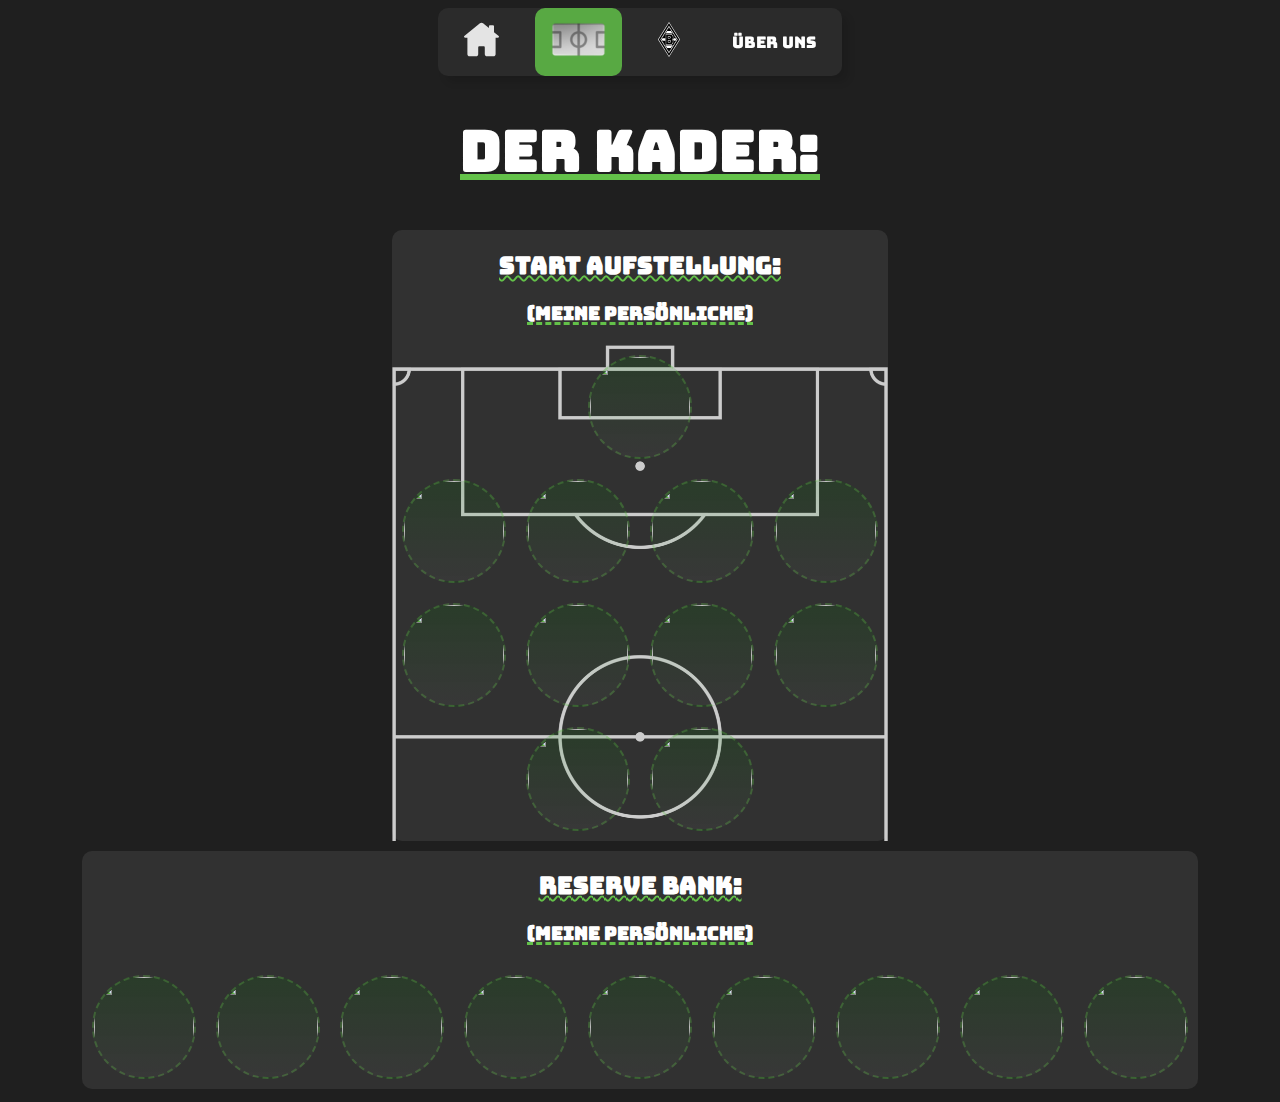
==== kader.html @ 770e6e6f "Add files from other rep" ====
<!DOCTYPE html>
<head>
    <title>Kader</title>
    <link rel="icon" href="/logo.svg"/>
    <link rel="stylesheet" href="/design.css">
    <link rel="stylesheet" href="/kader.css">
    <script src="/script.js"></script>

    <link rel="preconnect" href="https://fonts.googleapis.com">
    <link rel="preconnect" href="https://fonts.gstatic.com" crossorigin>
    <link href="https://fonts.googleapis.com/css2?family=Anta&family=Bungee&display=swap" rel="stylesheet">
</head>
<body>

  <!-- Navbar-Start -->

  <div class="wrapper">
    <ul>
      <li>
        <a href="./index.html">
          <div class="tooltip">
            <img src="/home.svg"/>
              <span class="tooltiptext">
                Home
              </span>
            </div>
          </a>
        </li>
      <li>
        <a class="active" href="./kader.html">
          <div class="tooltip">
            <img src="/kader_w.png"/>
              <span class="tooltiptext">
                Kader
              </span>
            </div>
          </a>
        </li>
      <li>
        <a href="https://www.borussia.de/">
          <div class="tooltip">
            <img src="/logo.svg"/>
              <span class="tooltiptext">
                Borussia MG
              </span>
            </div>
          </a>
        </li>
      <li>
        <a href="./ueber_uns.html">
          Über uns
        </a>
      </li>
    </ul>
  </div>
  
    <!-- Navbar-End -->

  </ul>
    <h1>Der Kader:</h1>
       <div class="container-general-content">
        <div>
          <h2>Start Aufstellung:</h2>
            <h3>(Meine Persönliche)</h3>
            <div class="lineup">

              <!-- Tor -->

              <div class="Torwart">
                <div class="player-box">
                  <img src="https://www.borussia.de/fileadmin/user_upload/Players/FohlenElf/Moritz_Nicolas/Nicolas_Spielerportrait_2023-24.png" class="player-image"/>
                  <p class="player-name">Moritz Nicolas</p>
                </div>
              </div>

              <!-- Abwehr -->

              <div class="Abwehr">
                <div class="player-box">
                    <img src="https://www.borussia.de/fileadmin/user_upload/Players/FohlenElf/Stefan_Lainer/Lainer_Spielerportrait_2023-24.png" class="player-image"/>
                    <p class="player-name">Stefan Lainer</p>
                </div>
                <div class="player-box">
                  <img src="https://www.borussia.de/fileadmin/user_upload/Players/FohlenElf/Nico_Elvedi/Elvedi_Spielerportrait_2023-24.png" class="player-image"/>
                  <p class="player-name">Nico Elvedi</p>
                </div>
                <div class="player-box">
                  <img src="https://www.borussia.de/fileadmin/user_upload/Players/FohlenElf/Ko_Itakura/Itakura_Spielerportrait_2023-24.png" class="player-image"/>
                  <p class="player-name">Ko Itakura</p>
                </div>
                <div class="player-box">
                    <img src="https://www.borussia.de/fileadmin/user_upload/Players/FohlenElf/Maximilian_Woeber/Woeber_Spielerportrait_2023-24.png" class="player-image"/>
                    <p class="player-name">Maximilian Woeber</p>
                </div>
              </div>

              <!-- Mittelfeld -->

              <div class="Mittelfeld">
                <div class="player-box">
                  <img src="https://www.borussia.de/fileadmin/user_upload/Players/FohlenElf/Franck_Honorat/Honorat_Spielerportrait_2023-24.png" class="player-image"/>
                  <p class="player-name">Franck Honorat</p>
                </div>

                <div class="player-box">
                    <img src="https://www.borussia.de/fileadmin/user_upload/Players/FohlenElf/Julian_Weigl/Weigl_Spielerportrait_2023-24.png" class="player-image"/>
                    <p class="player-name">Julian Weigl</p>
                </div>
                <div class="player-box">
                    <img src="https://www.borussia.de/fileadmin/user_upload/Players/FohlenElf/Kouadio_Kone/Kone_Spielerportrait_2023-24.png" class="player-image"/>
                    <p class="player-name">Kouadio Kone</p>
                </div>
                <div class="player-box">
                  <img src="https://www.borussia.de/fileadmin/user_upload/Players/FohlenElf/Rocco_Reitz/Reitz_Spielerportrait_2023-24.png" class="player-image"/>                
                  <p class="player-name">Rocco Reitz</p>
                </div>
              </div>

              <!-- Sturm -->
                <div class="Sturm">
                  <div class="player-box">
                    <img src="https://www.borussia.de/fileadmin/user_upload/Players/FohlenElf/Robin_Hack/Hack_Spielerportrait_2023-24.png" class="player-image"/>
                    <p class="player-name">Robin Hack</p>
                  </div>
                  <div class="player-box">
                    <img src="https://www.borussia.de/fileadmin/user_upload/Players/FohlenElf/Jordan_Siebatcheu/Jordan_Spielerportrait_2023-24.png" class="player-image"/>                
                    <p class="player-name">Jordan Siebatcheu</p>
                  </div>  
                </div> 
              </div>     
            </div>
          </div>


          <div class="container-general-content">
            <div>
              <h2>Reserve Bank:</h2>
                <h3>(Meine Persönliche)</h3>
                <div class="bench">
                <!--
                  <div class="player-box">
                    <img src="https://www.borussia.de/fileadmin/user_upload/Players/FohlenElf/Jonas_Omlin/Omlin_Spielerportrait_2023-24.png" class="player-image"/>
                    <p class="player-name">Jonas Omlin</p>
                  </div>
                  <div class="player-box">
                    <img src="https://www.borussia.de/fileadmin/user_upload/Players/FohlenElf/Tobias_Sippel/Sippel_Spielerportrait_2023-24.png" class="player-image"/>
                    <p class="player-name">Tobias Sippel</p>
                  </div>
                  <div class="player-box">
                    <img src="https://www.borussia.de/fileadmin/user_upload/Players/FohlenElf/Moritz_Nicolas/Nicolas_Spielerportrait_2023-24.png" class="player-image"/>
                    <p class="player-name">Moritz Nicolas</p>
                  </div>
                -->
                  <div class="player-box">
                    <img src="https://www.borussia.de/fileadmin/user_upload/Players/FohlenElf/Jan_Olschowsky/Olschowsky_Spielerportrait_2023-24.png" class="player-image"/>
                    <p class="player-name">Jan Olschowsky</p>
                  </div>
                <!--
                  <div class="player-box">
                    <img src="https://www.borussia.de/fileadmin/user_upload/Players/FohlenElf/Fabio_Chiarodia/Chiarodia_Spielerportrait_2023-24.png" class="player-image"/>
                    <p class="player-name">Fabio Chiarodia</p>
                  </div>
                  <div class="player-box">
                    <img src="https://www.borussia.de/fileadmin/user_upload/Players/FohlenElf/Ko_Itakura/Itakura_Spielerportrait_2023-24.png" class="player-image"/>
                    <p class="player-name">Ko Itakura</p>
                  </div>
                  <div class="player-box">
                    <img src="https://www.borussia.de/fileadmin/user_upload/Players/FohlenElf/Marvin_Friedrich/Friedrich_Spielerportrait_2023-24.png" class="player-image"/>
                    <p class="player-name">Marvin Friedrich</p>
                  </div>
                  <div class="player-box">
                    <img src="https://www.borussia.de/fileadmin/user_upload/Players/FohlenElf/Stefan_Lainer/Lainer_Spielerportrait_2023-24.png" class="player-image"/>
                    <p class="player-name">Stefan Lainer</p>
                  </div>
                -->
                  <div class="player-box">
                    <img src="https://www.borussia.de/fileadmin/user_upload/Players/FohlenElf/Luca_Netz/Netz_Spielerportrait_2023-24.png" class="player-image"/>
                    <p class="player-name">Luca Netz</p>
                  </div>
                  <div class="player-box">
                    <img src="https://www.borussia.de/fileadmin/user_upload/Players/FohlenElf/Tony_Jantschke/Jantschke_Spielerportrait_2023-24.png" class="player-image"/>
                    <p class="player-name">Tony Jantschke</p>
                  </div>
                  <!--
                  <div class="player-box">
                    <img src="https://www.borussia.de/fileadmin/user_upload/Players/FohlenElf/Lukas_Ullrich/Ullrich_Spielerportrait_2023-24.png" class="player-image"/>
                    <p class="player-name">Lukas Ullrich</p>
                  </div>
                -->
                  <div class="player-box">
                    <img src="https://www.borussia.de/fileadmin/user_upload/Players/FohlenElf/Joe_Scally/Scally_Spielerportrait_2023-24.png" class="player-image"/>
                    <p class="player-name">Joe Scally</p>
                  </div>
                <!--
                  <div class="player-box">
                    <img src="https://www.borussia.de/fileadmin/user_upload/Players/FohlenElf/Nico_Elvedi/Elvedi_Spielerportrait_2023-24.png" class="player-image"/>
                    <p class="player-name">Nico Elvedi</p>
                  </div>
                  <div class="player-box">
                    <img src="https://www.borussia.de/fileadmin/user_upload/Players/FohlenElf/Maximilian_Woeber/Woeber_Spielerportrait_2023-24.png" class="player-image"/>
                    <p class="player-name">Maximilian Woeber</p>
                  </div>
                  <div class="player-box">
                    <img src="https://www.borussia.de/fileadmin/user_upload/Players/FohlenElf/Simon_Walde/Walde_Spielerportrait_2023-24.png" class="player-image"/>
                    <p class="player-name">Simon Walde</p>
                  </div>
                  <div class="player-box">
                    <img src="https://www.borussia.de/fileadmin/user_upload/Players/FohlenElf/Julian_Weigl/Weigl_Spielerportrait_2023-24.png" class="player-image"/>
                    <p class="player-name">Julian Weigl</p>
                  </div>
                  <div class="player-box">
                    <img src="https://www.borussia.de/fileadmin/user_upload/Players/FohlenElf/Franck_Honorat/Honorat_Spielerportrait_2023-24.png" class="player-image"/>
                    <p class="player-name">Franck Honorat</p>
                  </div>
                  -->
                  <div class="player-box">
                    <img src="https://www.borussia.de/fileadmin/user_upload/Players/FohlenElf/Florian_Neuhaus/Neuhaus_Spielerportrait_2023-24.png" class="player-image"/>
                    <p class="player-name">Florian Neuhaus</p>
                  </div>
                  <!--
                  <div class="player-box">
                    <img src="https://www.borussia.de/fileadmin/user_upload/Players/FohlenElf/Kouadio_Kone/Kone_Spielerportrait_2023-24.png" class="player-image"/>
                    <p class="player-name">Koadio Kone</p>
                  </div>
                  -->
                  <div class="player-box">
                    <img src="https://www.borussia.de/fileadmin/user_upload/Players/FohlenElf/Nathan_Ngoumou/Ngoumou_Spielerportrait_2023-24.png" class="player-image"/>
                    <p class="player-name">Nathan Ngoumou</p>
                  </div>
                  <div class="player-box">
                    <img src="https://www.borussia.de/fileadmin/user_upload/Players/FohlenElf/Christoph_Kramer/Kramer_Spielerportrait_2023-24.png" class="player-image"/>
                    <p class="player-name">Christoph Kramer</p>
                  </div>
                  <!--
                  <div class="player-box">
                    <img src="https://www.borussia.de/fileadmin/user_upload/Players/FohlenElf/Robin_Hack/Hack_Spielerportrait_2023-24.png" class="player-image"/>
                    <p class="player-name">Robin Hack</p>
                  </div>
                  <div class="player-box">
                    <img src="https://www.borussia.de/fileadmin/user_upload/Players/FohlenElf/Rocco_Reitz/Reitz_Spielerportrait_2023-24.png" class="player-image"/>                
                    <p class="player-name">Rocco Reitz</p>
                  </div>
                  -->
                  <div class="player-box">
                    <img src="https://www.borussia.de/fileadmin/user_upload/Players/FohlenElf/Patrick_Herrmann/Herrmann_Spielerportrait_2023-24.png" class="player-image"/>                
                    <p class="player-name">Patrick Herrmann</p>
                  </div>
                  <!--
                  <div class="player-box">
                    <img src="https://www.borussia.de/fileadmin/user_upload/Players/FohlenElf/Jordan_Siebatcheu/Jordan_Spielerportrait_2023-24.png" class="player-image"/>                
                    <p class="player-name">Jordan Siebatcheu</p>
                  </div>
                  <div class="player-box">
                    <img src="https://www.borussia.de/fileadmin/user_upload/Players/FohlenElf/Alassane_Plea/Plea_Spielerportrait_2023-24.png" class="player-image"/>                
                    <p class="player-name">Alassane Plea</p>
                  </div>
                  <div class="player-box">
                    <img src="https://www.borussia.de/fileadmin/user_upload/Players/FohlenElf/Grant-Leon_Ranos/Ranos_Spielerportrait_2023-24.png" class="player-image"/>                
                    <p class="player-name">Grnat-Leon Ranos</p>
                  </div>
                  -->
                  <div class="player-box">
                    <img src="https://www.borussia.de/fileadmin/user_upload/Players/FohlenElf/Tomas_Cvancara/Cvancara_Spielerportrait_2023-24.png" class="player-image"/>                
                    <p class="player-name">Tomas Cvancara</p>
                  </div>
                  <!--
                  <div class="player-box">
                    <img src="https://www.borussia.de/fileadmin/user_upload/Players/FohlenElf/Shio_Fukuda/Fukuda_Spielerportrait_2023-24.png" class="player-image"/>                
                    <p class="player-name">Shio Fukuda</p>
                  </div>
                  <div class="player-box">
                  <img src="https://www.borussia.de/fileadmin/user_upload/Players/FohlenElf/Rocco_Reitz/Reitz_Spielerportrait_2023-24.png" class="player-image"/>                
                  <p class="player-name">Rocco Reitz</p>
                </div>
                -->
                  </div>
                </div>
              </div>

        </body>
---- design.css ----
/* font-size macht die größe vom der überschrift (h1) und text unterstreichung  is das andere */
h1{
    font-size: 350%;
    text-decoration: underline #63C149 6px;
}
/* die untersreichung is wellig*/
h2{
  text-decoration: underline #63C149 wavy 2px;
}
/* die untersreichung is gestrichelt*/
h3{
  text-decoration: underline #63C149 dashed 3px;
}
/* Nimmt Roboto als Font und sonst Noto Color Emoji */
p{
  font-family: "Roboto", sans-serif, "Noto Color Emoji", sans-serif;
}

body
{
    font-family: "Bungee", sans-serif; /* Nutzt die in HTML importierte Bungee Schrift als sans-serif Format */
    color: white; /* schrift im body immer weiß */
    text-align: center; /* Setzt den Text in die Mitte der Seite */
    background-color: #1f1f1f; /* hintergrundfabe schwartz */
}

/* Navbar */

ul {
  list-style-type: none; /* Setzt die Vorzeichen der liste auf "none" (nichts) und löscht sie damit */
  margin: 0;  /* formatiert die Navbar und setzt den Abstand auf 0 */
  padding: 0; /* ähnlich zu margin ⬆ */
  background-color: #2b2b2b; /* Setzt die Hintergrund Farbe auf ein abhebendes Schwarz (#2b2b2b) als HEX wert, das sich unterscheidet vom Hintergrund des Body's (#1f1f1f) als HEX wert */
  filter: drop-shadow(7.5px 7.5px 3px hsla(0, 0%, 0%, 0.1)); /* Fügt einen Schatten der Navbar hinzu */
  border-radius: 10px; /* Rundung der Ecken */
  display: inline-flex; /* ein Atribut, welches die Navbar cropt und in sich flexibel macht */
  align-items: center; /* Zentriert die Items */
}

li {
  margin-inline: 10px; /* Abstand in der Navbar zwichen den Einzelnen Elementen (inline) */
}

li a {
  display: block; /* lässt die Elemente in einem Block anzeigen (wird so formatiert) */
  color: white; /* Jede Schrift im a element der Liste von der Navbar ist weiß */
  text-align: center; /* Zentriert den Text im vorgesehenen Block */
  padding: 14px 16px; /* Abstand in Höhe und Breite*/ 
  text-decoration: none; /* Keine Text Deko (Nicht unterstrichen oder unterkringelt oder so) */
  transition: transform 0.25s; /* Um den übergang zu verschönern und eine Einheitliche animation zu bieten mit transform */
  border-radius: 10px; /* Gerundete Ecken */
}

li a:hover:not(.active) {
  background-color: rgb(31, 31, 31); /* Farbe hinter dem Logo beim Hovern */
  font-weight: bold; /* Macht wenn Schrift vorhanden und bold ging bold beim Hovern*/
  transform: scale(1.08); /* Verändert die Größe mit der vorher gestzten 25ms transition (übergang) auf 108% */
}

li img {
  height: 35px; /* größe des Bildes*/
}

.active {
  background-color: #58A943; /* Aktive Farbe als Hintergrund der Aktiven Seite */
  font-weight: bold; /* setzt Font bold, wenn aktiv und vorhanden */
}

/* Navbar Ende */


/* Auswahl des Textes */

/*chromium code*/
::selection {
  color: #58A943; /* Farbe des Textmarkierens */
  background: #417e3777; /* Farbe als Kontrast und Hintergrund vom Markieren */
}

/* firefox code */
::-moz-selection {
  color: #58A943;
  background: #417e3777;
}

/* Auswahl des Textes Ende */

.flex-container-large-content {
  flex-direction: row;
  display: flex;
  flex-wrap: nowrap;
  background-color: transparent;
  justify-content: center;
}

.flex-container-large-content > div {
  filter: drop-shadow(7.5px 7.5px 3px hsla(0, 0%, 0%, 0.1));
  background-color: #2b2b2b;
  width: 500px;
  margin: 10px;
  text-align: center;
  font-size: 25px;
  border-radius: 10px;
}

.flex-container-large-content p {
  color: white;
}

.flex-container-large-content img {
  width: 80%;
  margin-bottom: 8%;
  border-radius: 10px;
}

.flex-container-medium-content {
  flex-direction: row;
  display: flex;
  flex-wrap: nowrap;
  background-color: transparent;
  justify-content: center;
}

.flex-container-medium-content > div {
  outline: 3px dashed #ffffff28;
  filter: drop-shadow(7.5px 7.5px 3px hsla(0, 0%, 0%, 0.15));
  background-color: #2b2b2b;
  width: 250px;
  margin: 10px;
  text-align: center;
  font-size: 25px;
  border-radius: 10px;
}

.flex-container-medium-content p {
  color: white;
}

.flex-container-medium-content img {
  width: 80%;
  margin-bottom: 8%;
  border-radius: 10px;
}


.flex-container-small-content {
  flex-direction: row;
  display: flex;
  flex-wrap: nowrap;
  background-color: transparent;
  justify-content: center;
}

.flex-container-small-content > div {
  background-color: #2b2b2b;
  width: 125px;
  margin: 10px;
  text-align: center;
  font-size: 25px;
  border-radius: 10px;
}

.flex-container-small-content p {
  color: white;
}

.flex-container-small-content img {
  width: 80%;
  margin-bottom: 8%;
  border-radius: 10px;
}

.flex-container-general-content {
  flex-direction: row;
  display: flex;
  flex-wrap: nowrap;
  background-color: transparent;
  justify-content: center;
}

.flex-container-general-content > div {
  width: 85%;
  margin: 10px;
  background-color: #2b2b2b;
  text-align: center;
  border-radius: 10px;
}

.flex-container-general-content p {
  color: white;
}

.flex-container-general-content img {
  width: 80%;
  margin-bottom: 8%;
  border-radius: 10px;
}

.container-general-content {
  min-width: 1080px; 
  display: grid;
  flex-wrap: nowrap;
  background-color: transparent;
  justify-content: center;
}

.container-general-content > div {
  align-items: center;

  text-align: center;
  background-color: #313131;
  border-radius: 10px;
  margin: 5px;
}

.tooltip {
  position: relative;
  display: inline-block;
}

.tooltip .tooltiptext {
  visibility: hidden;
  width: 120px;
  background-color: black;
  color: #fff;
  text-align: center;
  border-radius: 6px;
  padding: 5px 0;
  position: absolute;
  z-index: 1;
  top: 150%;
  left: 50%;
  margin-left: -60px;
}

.tooltip .tooltiptext::after {
  position: absolute;
  bottom: 100%;
  left: 50%;
  margin-left: -5px;
  border-width: 5px;
  border-style: solid;
  border-color: transparent transparent black transparent;
}

.tooltip:hover .tooltiptext {
  visibility: visible;
}
---- kader.css ----
.lineup {
  background-image: url("/pitch.svg");
  background-size: cover;
  background-repeat: no-repeat;
}

.player-box {
  width: 100px;
  height: 100px;
  background: linear-gradient(to bottom, rgba(0, 128, 0, 0.144), rgba(255, 255, 255, 0.034));
  border: 2px #63c1494d dashed;
  border-radius: 100%;
  overflow: hidden; /* Versteckt alles außerhalb des Kreises */
}

.player-image {
  width: 100%; /* Stellt sicher, dass das Bild die Box ausfüllt */
  height: 150%;
  object-fit: cover; /* Schneidet das Bild zu, um es an die Box anzupassen, ohne es zu verzerren */
}

  
  .player-name {
    text-align: center;
    color: white;
    margin: 0;
  }
  
  /* 4-3-3 formation */
  .lineup {
    display: flex;
    flex-direction: column;
    justify-content: space-between;
    align-items: center;
  }
  
  .player-box {
    margin: 10px;
  }
  
  .lineup > div:nth-child(1) {
    display: flex;
    justify-content: space-between;
    align-items: center;
  }
  
  .lineup > div:nth-child(2) {
    display: flex;
    justify-content: space-between;
    align-items: center;
  }
  
  .lineup > div:nth-child(3) {
    display: flex;
    justify-content: space-between;
    align-items: center;
  }
  
  .lineup > div:nth-child(4) {
    display: flex;
    justify-content: space-between;
    align-items: center;
  }

  .background {
    width: 100%;
    height: 100%;
    object-fit: inherit;
  }
  
  .foreground {
    position: absolute;
    top: 0;
    left: 0;
    width: 100%;
    height: 100%;
  }
  
  .player {
    position: absolute;
  }
  
  .big_text{
    margin: 15px;
    font-size: 20px;
    font-weight: bold;
  }

  .bench{
    display: flex;
    justify-content: space-between;
    align-items: center;
  }
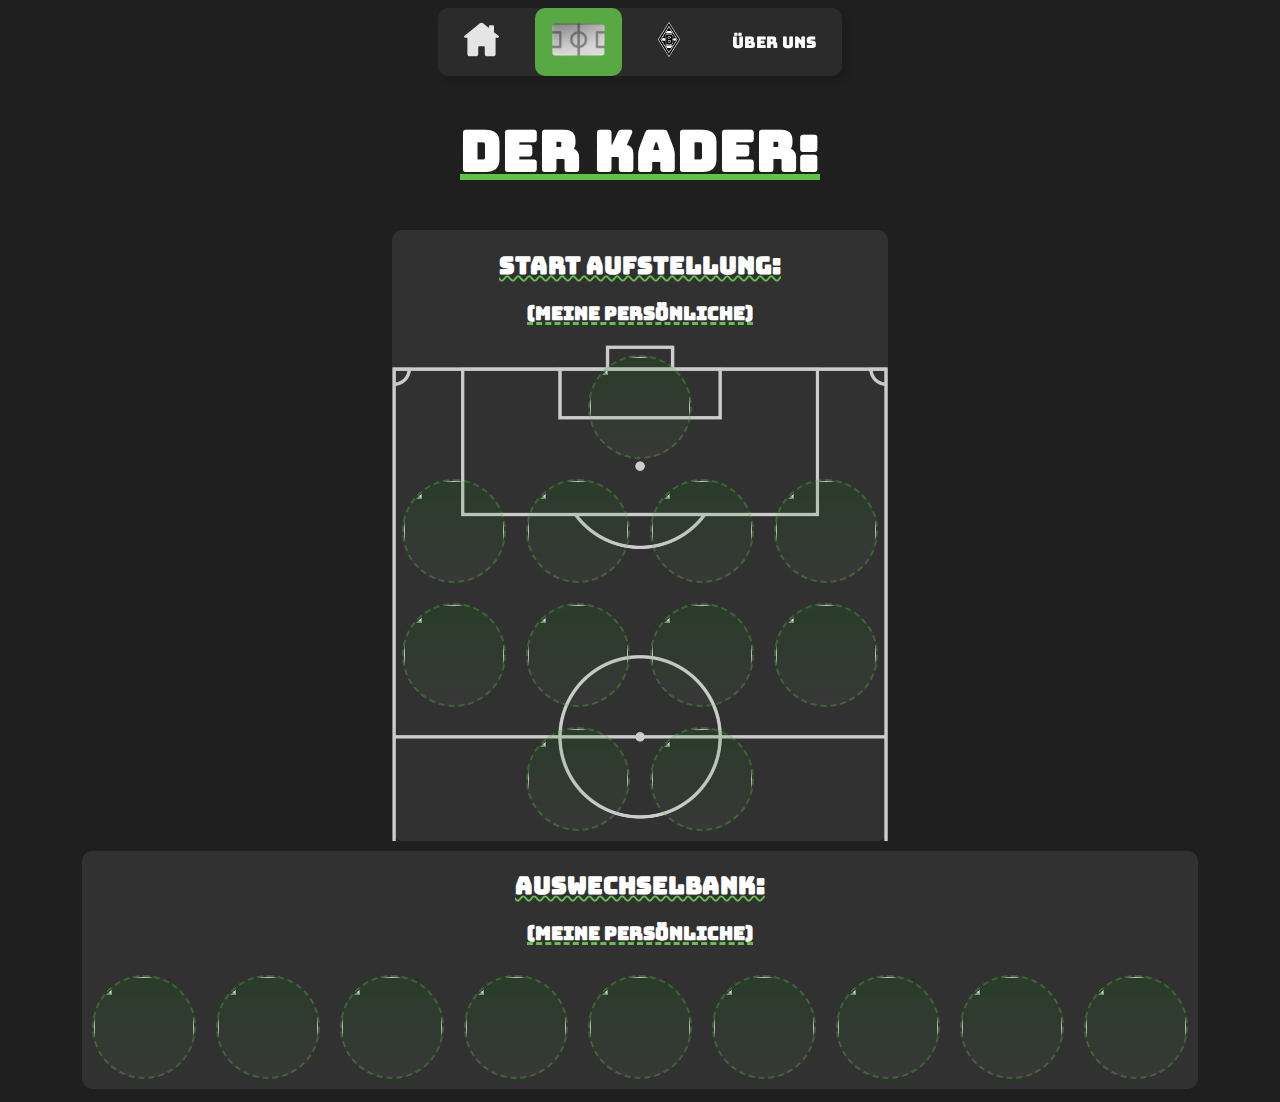
==== commit d1935905: "Auswechselbank Links zu Spielern hinzugefügt" ====
--- a/kader.html
+++ b/kader.html
@@ -11,7 +11,6 @@
     <link href="https://fonts.googleapis.com/css2?family=Anta&family=Bungee&display=swap" rel="stylesheet">
 </head>
 <body>
-
   <!-- Navbar-Start -->
 
   <div class="wrapper">
@@ -55,7 +54,6 @@
   </div>
   
     <!-- Navbar-End -->
-
   </ul>
     <h1>Der Kader:</h1>
        <div class="container-general-content">
@@ -68,7 +66,7 @@
 
               <div class="Torwart">
                 <div class="player-box">
-                  <img src="https://www.borussia.de/fileadmin/user_upload/Players/FohlenElf/Moritz_Nicolas/Nicolas_Spielerportrait_2023-24.png" class="player-image"/>
+                  <a href="https://www.borussia.de/de/fohlenelf/team/moritz-nicolas"><img src="https://www.borussia.de/fileadmin/user_upload/Players/FohlenElf/Moritz_Nicolas/Nicolas_Spielerportrait_2023-24.png" class="player-image"/></a>  <!-- Bildfilelink + link von borussia seite -->
                   <p class="player-name">Moritz Nicolas</p>
                 </div>
               </div>
@@ -77,19 +75,19 @@
 
               <div class="Abwehr">
                 <div class="player-box">
-                    <img src="https://www.borussia.de/fileadmin/user_upload/Players/FohlenElf/Stefan_Lainer/Lainer_Spielerportrait_2023-24.png" class="player-image"/>
+                  <a href="https://www.borussia.de/de/fohlenelf/team/stefan-lainer"><img src="https://www.borussia.de/fileadmin/user_upload/Players/FohlenElf/Stefan_Lainer/Lainer_Spielerportrait_2023-24.png" class="player-image"/></a>  
                     <p class="player-name">Stefan Lainer</p>
                 </div>
                 <div class="player-box">
-                  <img src="https://www.borussia.de/fileadmin/user_upload/Players/FohlenElf/Nico_Elvedi/Elvedi_Spielerportrait_2023-24.png" class="player-image"/>
+                  <a href="https://www.borussia.de/de/fohlenelf/team/nico-elvedi"><img src="https://www.borussia.de/fileadmin/user_upload/Players/FohlenElf/Nico_Elvedi/Elvedi_Spielerportrait_2023-24.png" class="player-image"/></a>
                   <p class="player-name">Nico Elvedi</p>
                 </div>
                 <div class="player-box">
-                  <img src="https://www.borussia.de/fileadmin/user_upload/Players/FohlenElf/Ko_Itakura/Itakura_Spielerportrait_2023-24.png" class="player-image"/>
+                  <a href="https://www.borussia.de/de/fohlenelf/team/ko-itakura"><img src="https://www.borussia.de/fileadmin/user_upload/Players/FohlenElf/Ko_Itakura/Itakura_Spielerportrait_2023-24.png" class="player-image"/></a>
                   <p class="player-name">Ko Itakura</p>
                 </div>
                 <div class="player-box">
-                    <img src="https://www.borussia.de/fileadmin/user_upload/Players/FohlenElf/Maximilian_Woeber/Woeber_Spielerportrait_2023-24.png" class="player-image"/>
+                  <a href="https://www.borussia.de/de/fohlenelf/team/maximilian-woeber"><img src="https://www.borussia.de/fileadmin/user_upload/Players/FohlenElf/Maximilian_Woeber/Woeber_Spielerportrait_2023-24.png" class="player-image"/></a>
                     <p class="player-name">Maximilian Woeber</p>
                 </div>
               </div>
@@ -98,20 +96,20 @@
 
               <div class="Mittelfeld">
                 <div class="player-box">
-                  <img src="https://www.borussia.de/fileadmin/user_upload/Players/FohlenElf/Franck_Honorat/Honorat_Spielerportrait_2023-24.png" class="player-image"/>
+                  <a href="https://www.borussia.de/de/fohlenelf/team/franck-honorat"><img src="https://www.borussia.de/fileadmin/user_upload/Players/FohlenElf/Franck_Honorat/Honorat_Spielerportrait_2023-24.png" class="player-image"/></a>
                   <p class="player-name">Franck Honorat</p>
                 </div>
 
                 <div class="player-box">
-                    <img src="https://www.borussia.de/fileadmin/user_upload/Players/FohlenElf/Julian_Weigl/Weigl_Spielerportrait_2023-24.png" class="player-image"/>
+                  <a href="https://www.borussia.de/de/fohlenelf/team/julian-weigl"><img src="https://www.borussia.de/fileadmin/user_upload/Players/FohlenElf/Julian_Weigl/Weigl_Spielerportrait_2023-24.png" class="player-image"/></a>  
                     <p class="player-name">Julian Weigl</p>
                 </div>
                 <div class="player-box">
-                    <img src="https://www.borussia.de/fileadmin/user_upload/Players/FohlenElf/Kouadio_Kone/Kone_Spielerportrait_2023-24.png" class="player-image"/>
-                    <p class="player-name">Kouadio Kone</p>
-                </div>
-                <div class="player-box">
-                  <img src="https://www.borussia.de/fileadmin/user_upload/Players/FohlenElf/Rocco_Reitz/Reitz_Spielerportrait_2023-24.png" class="player-image"/>                
+                  <a href="https://www.borussia.de/de/fohlenelf/team/manu-kone"><img src="https://www.borussia.de/fileadmin/user_upload/Players/FohlenElf/Kouadio_Kone/Kone_Spielerportrait_2023-24.png" class="player-image"/></a>  
+                    <p class="player-name">Kouadio Kone</p> <!-- manu kone??? -->
+                </div>
+                <div class="player-box">
+                  <a href="https://www.borussia.de/de/fohlenelf/team/rocco-reitz"><img src="https://www.borussia.de/fileadmin/user_upload/Players/FohlenElf/Rocco_Reitz/Reitz_Spielerportrait_2023-24.png" class="player-image"/></a>                
                   <p class="player-name">Rocco Reitz</p>
                 </div>
               </div>
@@ -119,11 +117,11 @@
               <!-- Sturm -->
                 <div class="Sturm">
                   <div class="player-box">
-                    <img src="https://www.borussia.de/fileadmin/user_upload/Players/FohlenElf/Robin_Hack/Hack_Spielerportrait_2023-24.png" class="player-image"/>
+                    <a href="https://www.borussia.de/de/fohlenelf/team/robin-hack"><img src="https://www.borussia.de/fileadmin/user_upload/Players/FohlenElf/Robin_Hack/Hack_Spielerportrait_2023-24.png" class="player-image"/></a>
                     <p class="player-name">Robin Hack</p>
                   </div>
                   <div class="player-box">
-                    <img src="https://www.borussia.de/fileadmin/user_upload/Players/FohlenElf/Jordan_Siebatcheu/Jordan_Spielerportrait_2023-24.png" class="player-image"/>                
+                    <a href="https://www.borussia.de/de/fohlenelf/team/jordan-siebatcheu"><img src="https://www.borussia.de/fileadmin/user_upload/Players/FohlenElf/Jordan_Siebatcheu/Jordan_Spielerportrait_2023-24.png" class="player-image"/></a>            
                     <p class="player-name">Jordan Siebatcheu</p>
                   </div>  
                 </div> 
@@ -134,7 +132,7 @@
 
           <div class="container-general-content">
             <div>
-              <h2>Reserve Bank:</h2>
+              <h2>Auswechselbank:</h2>
                 <h3>(Meine Persönliche)</h3>
                 <div class="bench">
                 <!--
@@ -152,7 +150,7 @@
                   </div>
                 -->
                   <div class="player-box">
-                    <img src="https://www.borussia.de/fileadmin/user_upload/Players/FohlenElf/Jan_Olschowsky/Olschowsky_Spielerportrait_2023-24.png" class="player-image"/>
+                    <a href="https://www.borussia.de/de/fohlenelf/team/jan-olschowsky"><img src="https://www.borussia.de/fileadmin/user_upload/Players/FohlenElf/Jan_Olschowsky/Olschowsky_Spielerportrait_2023-24.png" class="player-image"/></a>
                     <p class="player-name">Jan Olschowsky</p>
                   </div>
                 <!--
@@ -174,11 +172,11 @@
                   </div>
                 -->
                   <div class="player-box">
-                    <img src="https://www.borussia.de/fileadmin/user_upload/Players/FohlenElf/Luca_Netz/Netz_Spielerportrait_2023-24.png" class="player-image"/>
+                    <a href="https://www.borussia.de/de/fohlenelf/team/luca-netz"><img src="https://www.borussia.de/fileadmin/user_upload/Players/FohlenElf/Luca_Netz/Netz_Spielerportrait_2023-24.png" class="player-image"/></a> 
                     <p class="player-name">Luca Netz</p>
                   </div>
                   <div class="player-box">
-                    <img src="https://www.borussia.de/fileadmin/user_upload/Players/FohlenElf/Tony_Jantschke/Jantschke_Spielerportrait_2023-24.png" class="player-image"/>
+                    <a href="https://www.borussia.de/de/fohlenelf/team/tony-jantschke"><img src="https://www.borussia.de/fileadmin/user_upload/Players/FohlenElf/Tony_Jantschke/Jantschke_Spielerportrait_2023-24.png" class="player-image"/></a> 
                     <p class="player-name">Tony Jantschke</p>
                   </div>
                   <!--
@@ -188,7 +186,8 @@
                   </div>
                 -->
                   <div class="player-box">
-                    <img src="https://www.borussia.de/fileadmin/user_upload/Players/FohlenElf/Joe_Scally/Scally_Spielerportrait_2023-24.png" class="player-image"/>
+                    <a href="https://www.borussia.de/de/fohlenelf/team/joe-scally"><img src="https://www.borussia.de/fileadmin/user_upload/Players/FohlenElf/Joe_Scally/Scally_Spielerportrait_2023-24.png" class="player-image"/></a> 
+                      <img src="https://www.borussia.de/fileadmin/user_upload/Players/FohlenElf/Joe_Scally/Scally_Spielerportrait_2023-24.png" class="player-image"/>
                     <p class="player-name">Joe Scally</p>
                   </div>
                 <!--
@@ -214,7 +213,7 @@
                   </div>
                   -->
                   <div class="player-box">
-                    <img src="https://www.borussia.de/fileadmin/user_upload/Players/FohlenElf/Florian_Neuhaus/Neuhaus_Spielerportrait_2023-24.png" class="player-image"/>
+                    <a href="https://www.borussia.de/de/fohlenelf/team/florian-neuhaus"><img src="https://www.borussia.de/fileadmin/user_upload/Players/FohlenElf/Florian_Neuhaus/Neuhaus_Spielerportrait_2023-24.png" class="player-image"/></a>
                     <p class="player-name">Florian Neuhaus</p>
                   </div>
                   <!--
@@ -224,11 +223,11 @@
                   </div>
                   -->
                   <div class="player-box">
-                    <img src="https://www.borussia.de/fileadmin/user_upload/Players/FohlenElf/Nathan_Ngoumou/Ngoumou_Spielerportrait_2023-24.png" class="player-image"/>
+                    <a href="https://www.borussia.de/de/fohlenelf/team/nathan-ngoumou"><img src="https://www.borussia.de/fileadmin/user_upload/Players/FohlenElf/Nathan_Ngoumou/Ngoumou_Spielerportrait_2023-24.png" class="player-image"/></a> 
                     <p class="player-name">Nathan Ngoumou</p>
                   </div>
                   <div class="player-box">
-                    <img src="https://www.borussia.de/fileadmin/user_upload/Players/FohlenElf/Christoph_Kramer/Kramer_Spielerportrait_2023-24.png" class="player-image"/>
+                    <a href="https://www.borussia.de/de/fohlenelf/team/christoph-kramer"><img src="https://www.borussia.de/fileadmin/user_upload/Players/FohlenElf/Christoph_Kramer/Kramer_Spielerportrait_2023-24.png" class="player-image"/></a> 
                     <p class="player-name">Christoph Kramer</p>
                   </div>
                   <!--
@@ -242,7 +241,7 @@
                   </div>
                   -->
                   <div class="player-box">
-                    <img src="https://www.borussia.de/fileadmin/user_upload/Players/FohlenElf/Patrick_Herrmann/Herrmann_Spielerportrait_2023-24.png" class="player-image"/>                
+                    <a href="https://www.borussia.de/de/fohlenelf/team/patrick-herrmann"><img src="https://www.borussia.de/fileadmin/user_upload/Players/FohlenElf/Patrick_Herrmann/Herrmann_Spielerportrait_2023-24.png" class="player-image"/></a>           
                     <p class="player-name">Patrick Herrmann</p>
                   </div>
                   <!--
@@ -260,7 +259,7 @@
                   </div>
                   -->
                   <div class="player-box">
-                    <img src="https://www.borussia.de/fileadmin/user_upload/Players/FohlenElf/Tomas_Cvancara/Cvancara_Spielerportrait_2023-24.png" class="player-image"/>                
+                    <a href="https://www.borussia.de/de/fohlenelf/team/tomas-cvancara"><img src="https://www.borussia.de/fileadmin/user_upload/Players/FohlenElf/Tomas_Cvancara/Cvancara_Spielerportrait_2023-24.png" class="player-image"/></a>                
                     <p class="player-name">Tomas Cvancara</p>
                   </div>
                   <!--
@@ -277,4 +276,4 @@
                 </div>
               </div>
 
-        </body>+        </body>
--- a/design.css
+++ b/design.css
@@ -7,7 +7,7 @@
 h2{
   text-decoration: underline #63C149 wavy 2px;
 }
-/* die untersreichung is gestrichelt*/
+/* die unterstreichung is gestrichelt*/
 h3{
   text-decoration: underline #63C149 dashed 3px;
 }
@@ -21,7 +21,7 @@
     font-family: "Bungee", sans-serif; /* Nutzt die in HTML importierte Bungee Schrift als sans-serif Format */
     color: white; /* schrift im body immer weiß */
     text-align: center; /* Setzt den Text in die Mitte der Seite */
-    background-color: #1f1f1f; /* hintergrundfabe schwartz */
+    background-color: #1f1f1f; /* hintergrundfabe dunkelgrau */
 }
 
 /* Navbar */
